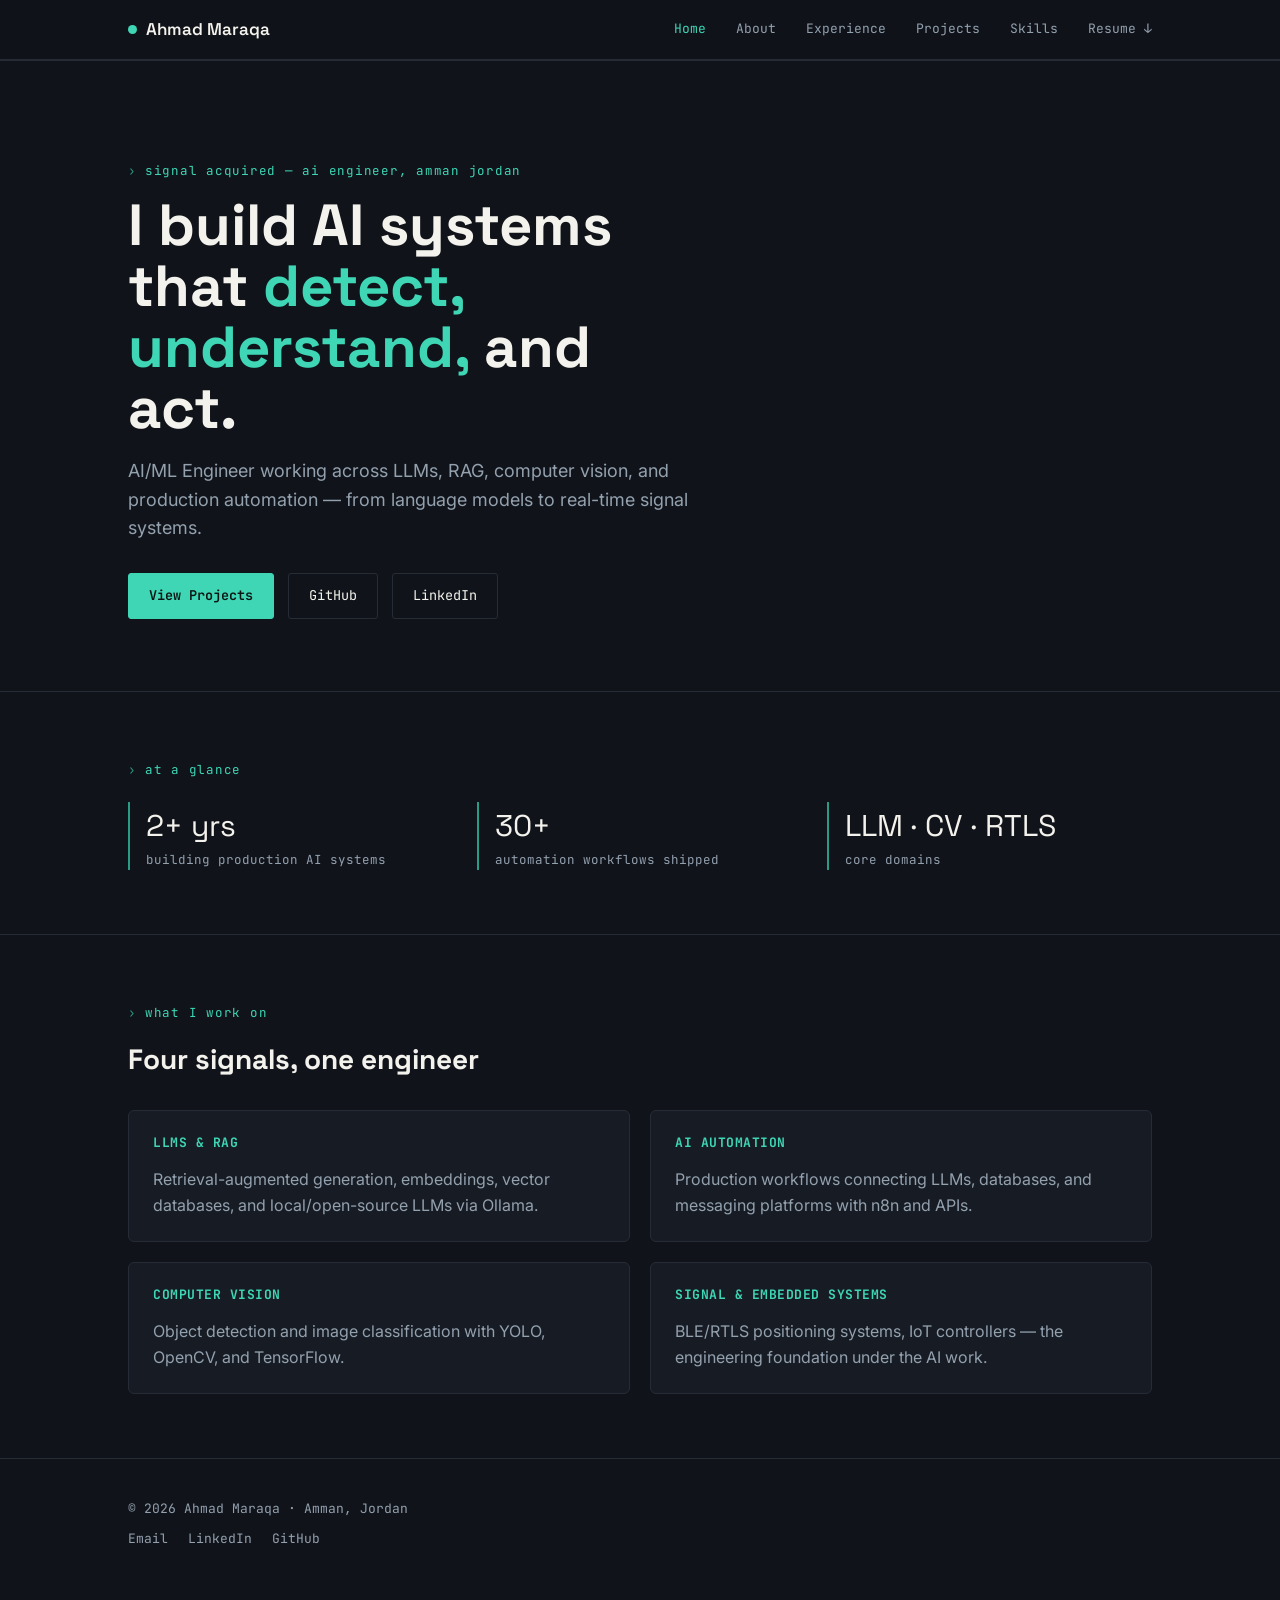
==== index.html @ 936d57c2 "Initial portfolio site" ====
<!DOCTYPE html>
<html lang="en">
<head>
<meta charset="UTF-8">
<meta name="viewport" content="width=device-width, initial-scale=1.0">
<title>Ahmad Maraqa — AI / ML Engineer</title>
<meta name="description" content="Ahmad Maraqa — AI/ML Engineer building LLM, RAG, computer vision and AI automation systems.">
<link rel="preconnect" href="https://fonts.googleapis.com">
<link href="https://fonts.googleapis.com/css2?family=Space+Grotesk:wght@500;600;700&family=Inter:wght@400;500;600&family=JetBrains+Mono:wght@400;500&display=swap" rel="stylesheet">
<link rel="stylesheet" href="css/style.css">
</head>
<body>

<header class="site-nav">
  <div class="nav-inner">
    <a href="index.html" class="nav-brand"><span class="dot"></span> Ahmad Maraqa</a>
    <button class="nav-toggle" aria-label="Toggle menu">☰</button>
    <ul class="nav-links">
      <li><a href="index.html" class="active">Home</a></li>
      <li><a href="about.html">About</a></li>
      <li><a href="experience.html">Experience</a></li>
      <li><a href="projects.html">Projects</a></li>
      <li><a href="skills.html">Skills</a></li>
      <li><a href="assets/Ahmad_Maraqa_CV_AI_Engineer.pdf">Resume ↓</a></li>
    </ul>
  </div>
</header>

<section class="hero">
  <div class="wrap">
    <div class="signal-rings" aria-hidden="true"><span></span><span></span><span></span><span></span></div>
    <p class="eyebrow">signal acquired — ai engineer, amman jordan</p>
    <h1>I build AI systems that <span class="accent">detect, understand,</span> and act.</h1>
    <p class="lede">AI/ML Engineer working across LLMs, RAG, computer vision, and production automation — from language models to real-time signal systems.</p>
    <div class="hero-links">
      <a class="btn primary" href="projects.html">View Projects</a>
      <a class="btn" href="https://github.com/AhmadMaraqa20" target="_blank" rel="noopener">GitHub</a>
      <a class="btn" href="https://www.linkedin.com/in/ahmad-maraqa02" target="_blank" rel="noopener">LinkedIn</a>
    </div>
  </div>
</section>

<section>
  <div class="wrap">
    <p class="eyebrow">at a glance</p>
    <div class="stat-strip">
      <div class="stat">
        <div class="num">2+ yrs</div>
        <div class="label">building production AI systems</div>
      </div>
      <div class="stat">
        <div class="num">30+</div>
        <div class="label">automation workflows shipped</div>
      </div>
      <div class="stat">
        <div class="num">LLM · CV · RTLS</div>
        <div class="label">core domains</div>
      </div>
    </div>
  </div>
</section>

<section>
  <div class="wrap">
    <p class="eyebrow">what I work on</p>
    <h2>Four signals, one engineer</h2>
    <div class="skill-grid">
      <div class="skill-card">
        <h3>LLMs &amp; RAG</h3>
        <p style="color:var(--text-lo); margin:0;">Retrieval-augmented generation, embeddings, vector databases, and local/open-source LLMs via Ollama.</p>
      </div>
      <div class="skill-card">
        <h3>AI Automation</h3>
        <p style="color:var(--text-lo); margin:0;">Production workflows connecting LLMs, databases, and messaging platforms with n8n and APIs.</p>
      </div>
      <div class="skill-card">
        <h3>Computer Vision</h3>
        <p style="color:var(--text-lo); margin:0;">Object detection and image classification with YOLO, OpenCV, and TensorFlow.</p>
      </div>
      <div class="skill-card">
        <h3>Signal &amp; Embedded Systems</h3>
        <p style="color:var(--text-lo); margin:0;">BLE/RTLS positioning systems, IoT controllers — the engineering foundation under the AI work.</p>
      </div>
    </div>
  </div>
</section>

<footer>
  <div class="wrap">
    <div>© 2026 Ahmad Maraqa · Amman, Jordan</div>
    <div class="foot-links">
      <a href="mailto:ahmadmaraka2002@gmail.com">Email</a>
      <a href="https://www.linkedin.com/in/ahmad-maraqa02" target="_blank" rel="noopener">LinkedIn</a>
      <a href="https://github.com/AhmadMaraqa20" target="_blank" rel="noopener">GitHub</a>
    </div>
  </div>
</footer>

<script src="js/main.js"></script>
</body>
</html>
---- css/style.css ----
/* =========================================================
   Ahmad Maraqa — AI Engineer Portfolio
   Design tokens
   ========================================================= */
:root {
  --ink:        #10141A;   /* primary dark background */
  --ink-raised: #171C24;   /* card/panel background on dark */
  --paper:      #F3F1EA;   /* warm light background */
  --paper-card: #FFFFFF;
  --line:       #262C36;   /* hairline on dark */
  --line-light: #E4E0D6;   /* hairline on paper */
  --text-hi:    #F4F2EC;   /* high-contrast text on dark */
  --text-lo:    #93A0AE;   /* muted text on dark */
  --text-ink:   #1B1F26;   /* text on paper */
  --text-ink-lo:#5B6472;   /* muted text on paper */
  --signal:     #3ED6B5;   /* teal ping accent */
  --signal-dim: #2A9C86;
  --amber:      #E8A23D;   /* secondary accent */

  --font-display: "Space Grotesk", "Segoe UI", sans-serif;
  --font-body: "Inter", "Segoe UI", sans-serif;
  --font-mono: "JetBrains Mono", "Consolas", monospace;

  --max-w: 1080px;
}

* { box-sizing: border-box; }
html { scroll-behavior: smooth; }

body {
  margin: 0;
  background: var(--ink);
  color: var(--text-hi);
  font-family: var(--font-body);
  line-height: 1.6;
  -webkit-font-smoothing: antialiased;
}

a { color: inherit; }
img { max-width: 100%; display: block; }

.wrap {
  max-width: var(--max-w);
  margin: 0 auto;
  padding: 0 28px;
}

/* ---------- Eyebrow / mono labels ---------- */
.eyebrow {
  font-family: var(--font-mono);
  font-size: 12.5px;
  letter-spacing: 0.06em;
  color: var(--signal);
  text-transform: none;
  display: inline-flex;
  align-items: center;
  gap: 8px;
  margin: 0 0 14px;
}
.eyebrow::before { content: "›"; color: var(--signal-dim); }

/* ---------- Nav ---------- */
header.site-nav {
  position: sticky;
  top: 0;
  z-index: 50;
  background: rgba(16, 20, 26, 0.86);
  backdrop-filter: blur(10px);
  border-bottom: 1px solid var(--line);
}
.nav-inner {
  max-width: var(--max-w);
  margin: 0 auto;
  padding: 16px 28px;
  display: flex;
  align-items: center;
  justify-content: space-between;
}
.nav-brand {
  font-family: var(--font-display);
  font-weight: 600;
  font-size: 17px;
  color: var(--text-hi);
  text-decoration: none;
  display: flex;
  align-items: center;
  gap: 9px;
}
.nav-brand .dot {
  width: 9px; height: 9px; border-radius: 50%;
  background: var(--signal);
  box-shadow: 0 0 0 0 rgba(62,214,181,0.6);
  animation: pulse-dot 2.4s ease-out infinite;
}
@keyframes pulse-dot {
  0%   { box-shadow: 0 0 0 0 rgba(62,214,181,0.55); }
  70%  { box-shadow: 0 0 0 9px rgba(62,214,181,0); }
  100% { box-shadow: 0 0 0 0 rgba(62,214,181,0); }
}
.nav-links {
  display: flex;
  gap: 30px;
  list-style: none;
  margin: 0; padding: 0;
  font-family: var(--font-mono);
  font-size: 13px;
}
.nav-links a {
  text-decoration: none;
  color: var(--text-lo);
  transition: color .15s ease;
}
.nav-links a:hover, .nav-links a.active { color: var(--signal); }
.nav-toggle { display: none; background: none; border: none; color: var(--text-hi); font-size: 22px; cursor: pointer; }

@media (max-width: 720px) {
  .nav-links {
    position: absolute; top: 100%; left: 0; right: 0;
    background: var(--ink); border-bottom: 1px solid var(--line);
    flex-direction: column; padding: 18px 28px; gap: 16px;
    display: none;
  }
  .nav-links.open { display: flex; }
  .nav-toggle { display: block; }
}

/* ---------- Hero / signal rings ---------- */
.hero {
  position: relative;
  padding: 96px 0 72px;
  overflow: hidden;
}
.signal-rings {
  position: absolute;
  right: -120px; top: 50%;
  transform: translateY(-50%);
  width: 460px; height: 460px;
  pointer-events: none;
}
.signal-rings span {
  position: absolute; inset: 0;
  border: 1px solid var(--signal-dim);
  border-radius: 50%;
  opacity: 0;
  animation: ring-out 4.5s ease-out infinite;
}
.signal-rings span:nth-child(2) { animation-delay: 1.1s; }
.signal-rings span:nth-child(3) { animation-delay: 2.2s; }
.signal-rings span:nth-child(4) { animation-delay: 3.3s; }
@keyframes ring-out {
  0%   { transform: scale(0.15); opacity: 0.9; }
  75%  { opacity: 0.08; }
  100% { transform: scale(1); opacity: 0; }
}
@media (prefers-reduced-motion: reduce) {
  .signal-rings span, .nav-brand .dot { animation: none; }
}

.hero h1 {
  font-family: var(--font-display);
  font-size: clamp(36px, 6vw, 58px);
  line-height: 1.05;
  margin: 0 0 18px;
  max-width: 15ch;
}
.hero h1 .accent { color: var(--signal); }
.hero p.lede {
  max-width: 56ch;
  color: var(--text-lo);
  font-size: 18px;
  margin: 0 0 30px;
}
.hero-links { display: flex; flex-wrap: wrap; gap: 14px; }

.btn {
  display: inline-flex; align-items: center; gap: 8px;
  padding: 11px 20px;
  border-radius: 3px;
  font-family: var(--font-mono);
  font-size: 13.5px;
  text-decoration: none;
  border: 1px solid var(--line);
  color: var(--text-hi);
  transition: border-color .15s ease, color .15s ease, background .15s ease;
}
.btn:hover { border-color: var(--signal); color: var(--signal); }
.btn.primary {
  background: var(--signal);
  color: #0B1512;
  border-color: var(--signal);
  font-weight: 600;
}
.btn.primary:hover { background: var(--signal-dim); border-color: var(--signal-dim); color: #0B1512; }

/* ---------- Sections on dark ---------- */
section { padding: 64px 0; border-top: 1px solid var(--line); }
section h2 {
  font-family: var(--font-display);
  font-size: 28px;
  margin: 0 0 28px;
}

/* ---------- Stat strip ---------- */
.stat-strip {
  display: grid;
  grid-template-columns: repeat(3, 1fr);
  gap: 24px;
  margin-top: 8px;
}
.stat { border-left: 2px solid var(--signal-dim); padding-left: 16px; }
.stat .num { font-family: var(--font-display); font-size: 30px; color: var(--text-hi); }
.stat .label { font-family: var(--font-mono); font-size: 12.5px; color: var(--text-lo); }
@media (max-width: 640px) { .stat-strip { grid-template-columns: 1fr; gap: 18px; } }

/* ---------- Cards (paper, on dark bg) ---------- */
.card {
  background: var(--ink-raised);
  border: 1px solid var(--line);
  border-radius: 6px;
  padding: 26px;
}

/* ---------- Timeline (experience) ---------- */
.timeline { position: relative; padding-left: 26px; }
.timeline::before {
  content: ""; position: absolute; left: 5px; top: 6px; bottom: 6px;
  width: 1px; background: var(--line);
}
.tl-item { position: relative; padding-bottom: 44px; }
.tl-item:last-child { padding-bottom: 0; }
.tl-item::before {
  content: ""; position: absolute; left: -26px; top: 5px;
  width: 9px; height: 9px; border-radius: 50%;
  background: var(--ink); border: 2px solid var(--signal);
}
.tl-role { font-family: var(--font-display); font-size: 20px; margin: 0 0 4px; }
.tl-meta { font-family: var(--font-mono); font-size: 12.5px; color: var(--signal); margin: 0 0 14px; }
.tl-item ul { margin: 0; padding-left: 18px; color: var(--text-lo); }
.tl-item li { margin-bottom: 6px; }

/* ---------- Project categories & cards ---------- */
.cat-nav {
  display: flex; flex-wrap: wrap; gap: 10px;
  margin-bottom: 34px;
}
.cat-btn {
  font-family: var(--font-mono); font-size: 12.5px;
  padding: 8px 14px; border-radius: 20px;
  border: 1px solid var(--line); background: transparent; color: var(--text-lo);
  cursor: pointer; transition: all .15s ease;
}
.cat-btn:hover { color: var(--text-hi); border-color: var(--text-lo); }
.cat-btn.active { color: #0B1512; background: var(--signal); border-color: var(--signal); }

.cat-group { margin-bottom: 48px; }
.cat-group h3 {
  font-family: var(--font-mono); font-size: 13px; letter-spacing: .04em;
  color: var(--text-lo); text-transform: uppercase; margin: 0 0 16px;
}

.proj-card {
  background: var(--ink-raised);
  border: 1px solid var(--line);
  border-radius: 6px;
  margin-bottom: 14px;
  overflow: hidden;
}
.proj-head {
  display: flex; align-items: center; justify-content: space-between;
  gap: 16px; padding: 20px 24px; cursor: pointer;
}
.proj-head:hover { background: rgba(62,214,181,0.04); }
.proj-title { display: flex; flex-direction: column; gap: 6px; }
.proj-title h4 { margin: 0; font-family: var(--font-display); font-size: 18px; font-weight: 600; }
.proj-tags { display: flex; flex-wrap: wrap; gap: 8px; }
.tag {
  font-family: var(--font-mono); font-size: 11px; color: var(--text-lo);
  border: 1px solid var(--line); padding: 3px 9px; border-radius: 20px;
}
.status {
  font-family: var(--font-mono); font-size: 11px;
  padding: 3px 10px; border-radius: 20px;
  white-space: nowrap;
}
.status.shipped { color: var(--signal); border: 1px solid var(--signal-dim); }
.status.production { color: var(--amber); border: 1px solid var(--amber); }
.status.prototype { color: var(--text-lo); border: 1px solid var(--line); }

.proj-toggle { color: var(--text-lo); font-size: 20px; transition: transform .2s ease; flex-shrink: 0; }
.proj-card.open .proj-toggle { transform: rotate(45deg); color: var(--signal); }

.proj-body {
  max-height: 0; overflow: hidden;
  transition: max-height .3s ease;
  border-top: 1px solid transparent;
}
.proj-card.open .proj-body { border-top: 1px solid var(--line); }
.proj-body-inner { padding: 22px 24px 26px; color: var(--text-lo); }
.proj-body-inner .media-slot {
  border: 1px dashed var(--line);
  border-radius: 6px;
  padding: 28px;
  text-align: center;
  font-family: var(--font-mono);
  font-size: 12px;
  color: var(--text-lo);
  margin-bottom: 18px;
}
.proj-body-inner h5 {
  font-family: var(--font-mono); font-size: 12px; text-transform: uppercase;
  letter-spacing: .04em; color: var(--text-hi); margin: 16px 0 6px;
}
.proj-body-inner h5:first-of-type { margin-top: 0; }
.proj-body-inner p { margin: 0 0 4px; }

/* ---------- Skills grid ---------- */
.skill-grid {
  display: grid;
  grid-template-columns: repeat(2, 1fr);
  gap: 20px;
}
@media (max-width: 720px) { .skill-grid { grid-template-columns: 1fr; } }
.skill-card {
  background: var(--ink-raised); border: 1px solid var(--line);
  border-radius: 6px; padding: 22px 24px;
}
.skill-card h3 {
  font-family: var(--font-mono); font-size: 13px; color: var(--signal);
  text-transform: uppercase; letter-spacing: .04em; margin: 0 0 14px;
}
.chip-row { display: flex; flex-wrap: wrap; gap: 8px; }
.chip {
  font-size: 13px; padding: 6px 12px; border-radius: 4px;
  background: rgba(62,214,181,0.06); border: 1px solid var(--line); color: var(--text-hi);
}

/* ---------- About page bio on paper card ---------- */
.bio-card {
  background: var(--paper); color: var(--text-ink);
  border-radius: 8px; padding: 40px;
}
.bio-card p { color: var(--text-ink-lo); }
.bio-card h2 { color: var(--text-ink); }

/* ---------- Footer ---------- */
footer {
  border-top: 1px solid var(--line);
  padding: 40px 0 60px;
  font-family: var(--font-mono);
  font-size: 13px;
  color: var(--text-lo);
}
footer .foot-links { display: flex; gap: 20px; flex-wrap: wrap; margin-top: 10px; }
footer a { text-decoration: none; }
footer a:hover { color: var(--signal); }

/* ---------- Page header (non-home pages) ---------- */
.page-head { padding: 64px 0 20px; }
.page-head h1 {
  font-family: var(--font-display);
  font-size: clamp(30px, 5vw, 42px);
  margin: 0 0 12px;
}
.page-head p { color: var(--text-lo); max-width: 60ch; }
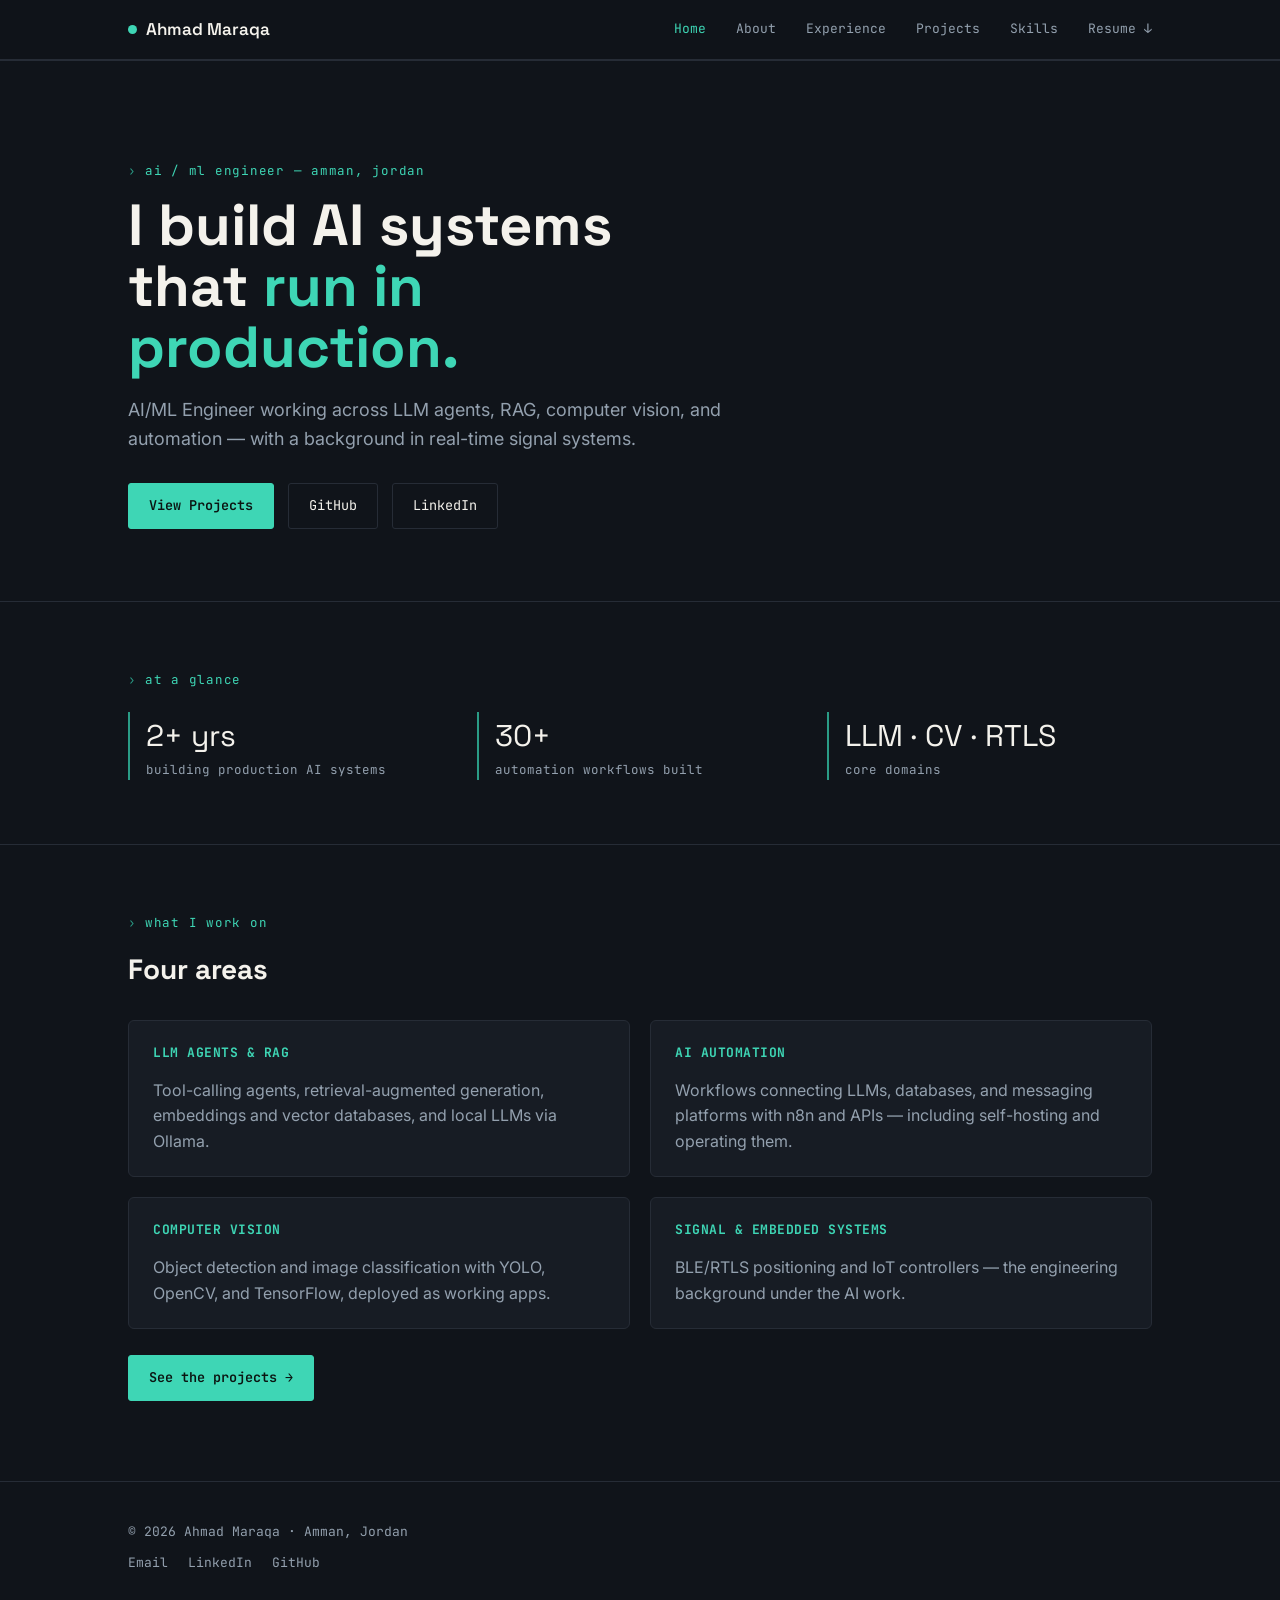
==== commit 84383d92: "Rewrite projects page with real case studies and screenshots - 25 projects across agents, RAG, autom" ====
--- a/index.html
+++ b/index.html
@@ -5,6 +5,13 @@
 <meta name="viewport" content="width=device-width, initial-scale=1.0">
 <title>Ahmad Maraqa — AI / ML Engineer</title>
 <meta name="description" content="Ahmad Maraqa — AI/ML Engineer building LLM, RAG, computer vision and AI automation systems.">
+<link rel="canonical" href="https://ahmadmaraqa20.github.io/portfolio/">
+<meta property="og:type" content="website">
+<meta property="og:url" content="https://ahmadmaraqa20.github.io/portfolio/">
+<meta property="og:title" content="Ahmad Maraqa — AI / ML Engineer">
+<meta property="og:description" content="AI/ML Engineer building LLM, RAG, computer vision and AI automation systems.">
+<meta property="og:image" content="https://ahmadmaraqa20.github.io/portfolio/assets/media/og-cover.png">
+<meta name="twitter:card" content="summary_large_image">
 <link rel="preconnect" href="https://fonts.googleapis.com">
 <link href="https://fonts.googleapis.com/css2?family=Space+Grotesk:wght@500;600;700&family=Inter:wght@400;500;600&family=JetBrains+Mono:wght@400;500&display=swap" rel="stylesheet">
 <link rel="stylesheet" href="css/style.css">
@@ -29,9 +36,9 @@
 <section class="hero">
   <div class="wrap">
     <div class="signal-rings" aria-hidden="true"><span></span><span></span><span></span><span></span></div>
-    <p class="eyebrow">signal acquired — ai engineer, amman jordan</p>
-    <h1>I build AI systems that <span class="accent">detect, understand,</span> and act.</h1>
-    <p class="lede">AI/ML Engineer working across LLMs, RAG, computer vision, and production automation — from language models to real-time signal systems.</p>
+    <p class="eyebrow">ai / ml engineer — amman, jordan</p>
+    <h1>I build AI systems that <span class="accent">run in production.</span></h1>
+    <p class="lede">AI/ML Engineer working across LLM agents, RAG, computer vision, and automation — with a background in real-time signal systems.</p>
     <div class="hero-links">
       <a class="btn primary" href="projects.html">View Projects</a>
       <a class="btn" href="https://github.com/AhmadMaraqa20" target="_blank" rel="noopener">GitHub</a>
@@ -50,7 +57,7 @@
       </div>
       <div class="stat">
         <div class="num">30+</div>
-        <div class="label">automation workflows shipped</div>
+        <div class="label">automation workflows built</div>
       </div>
       <div class="stat">
         <div class="num">LLM · CV · RTLS</div>
@@ -63,25 +70,26 @@
 <section>
   <div class="wrap">
     <p class="eyebrow">what I work on</p>
-    <h2>Four signals, one engineer</h2>
+    <h2>Four areas</h2>
     <div class="skill-grid">
       <div class="skill-card">
-        <h3>LLMs &amp; RAG</h3>
-        <p style="color:var(--text-lo); margin:0;">Retrieval-augmented generation, embeddings, vector databases, and local/open-source LLMs via Ollama.</p>
+        <h3>LLM Agents &amp; RAG</h3>
+        <p style="color:var(--text-lo); margin:0;">Tool-calling agents, retrieval-augmented generation, embeddings and vector databases, and local LLMs via Ollama.</p>
       </div>
       <div class="skill-card">
         <h3>AI Automation</h3>
-        <p style="color:var(--text-lo); margin:0;">Production workflows connecting LLMs, databases, and messaging platforms with n8n and APIs.</p>
+        <p style="color:var(--text-lo); margin:0;">Workflows connecting LLMs, databases, and messaging platforms with n8n and APIs — including self-hosting and operating them.</p>
       </div>
       <div class="skill-card">
         <h3>Computer Vision</h3>
-        <p style="color:var(--text-lo); margin:0;">Object detection and image classification with YOLO, OpenCV, and TensorFlow.</p>
+        <p style="color:var(--text-lo); margin:0;">Object detection and image classification with YOLO, OpenCV, and TensorFlow, deployed as working apps.</p>
       </div>
       <div class="skill-card">
         <h3>Signal &amp; Embedded Systems</h3>
-        <p style="color:var(--text-lo); margin:0;">BLE/RTLS positioning systems, IoT controllers — the engineering foundation under the AI work.</p>
+        <p style="color:var(--text-lo); margin:0;">BLE/RTLS positioning and IoT controllers — the engineering background under the AI work.</p>
       </div>
     </div>
+    <p style="margin-top:26px;"><a class="btn primary" href="projects.html">See the projects →</a></p>
   </div>
 </section>
 
--- a/css/style.css
+++ b/css/style.css
@@ -306,6 +306,72 @@
   color: var(--text-lo);
   margin-bottom: 18px;
 }
+/* real screenshots / videos — drop files in assets/media/ */
+.proj-media {
+  margin-bottom: 18px;
+}
+.proj-media img,
+.proj-media video {
+  display: block;
+  width: 100%;
+  height: auto;
+  border: 1px solid var(--line);
+  border-radius: 6px;
+  background: #000;
+}
+.proj-media figcaption {
+  font-family: var(--font-mono);
+  font-size: 11.5px;
+  color: var(--text-lo);
+  margin-top: 8px;
+}
+.proj-media-grid {
+  display: grid;
+  grid-template-columns: repeat(auto-fit, minmax(260px, 1fr));
+  gap: 16px;
+  margin-bottom: 22px;
+}
+.proj-media-grid .proj-media { margin-bottom: 0; }
+.proj-media img { cursor: zoom-in; }
+.proj-links {
+  display: flex;
+  flex-wrap: wrap;
+  gap: 10px;
+  margin-bottom: 18px;
+}
+.proj-links a {
+  font-family: var(--font-mono);
+  font-size: 12px;
+  padding: 7px 13px;
+  border: 1px solid var(--line);
+  border-radius: 999px;
+  color: var(--text-hi);
+  text-decoration: none;
+  transition: border-color .15s, color .15s;
+}
+.proj-links a:hover { border-color: var(--accent); color: var(--accent); }
+.proj-note {
+  font-family: var(--font-mono);
+  font-size: 12px;
+  color: var(--text-lo);
+  border-left: 2px solid var(--line);
+  padding-left: 12px;
+  margin: 0 0 18px;
+}
+.cat-note {
+  color: var(--text-lo);
+  margin-top: -6px;
+  margin-bottom: 20px;
+  font-size: 14.5px;
+}
+/* lightbox */
+.lightbox {
+  position: fixed; inset: 0; z-index: 200;
+  background: rgba(0,0,0,.9);
+  display: flex; align-items: center; justify-content: center;
+  padding: 24px; cursor: zoom-out;
+}
+.lightbox img { max-width: 100%; max-height: 100%; border-radius: 6px; }
 .proj-body-inner h5 {
   font-family: var(--font-mono); font-size: 12px; text-transform: uppercase;
   letter-spacing: .04em; color: var(--text-hi); margin: 16px 0 6px;
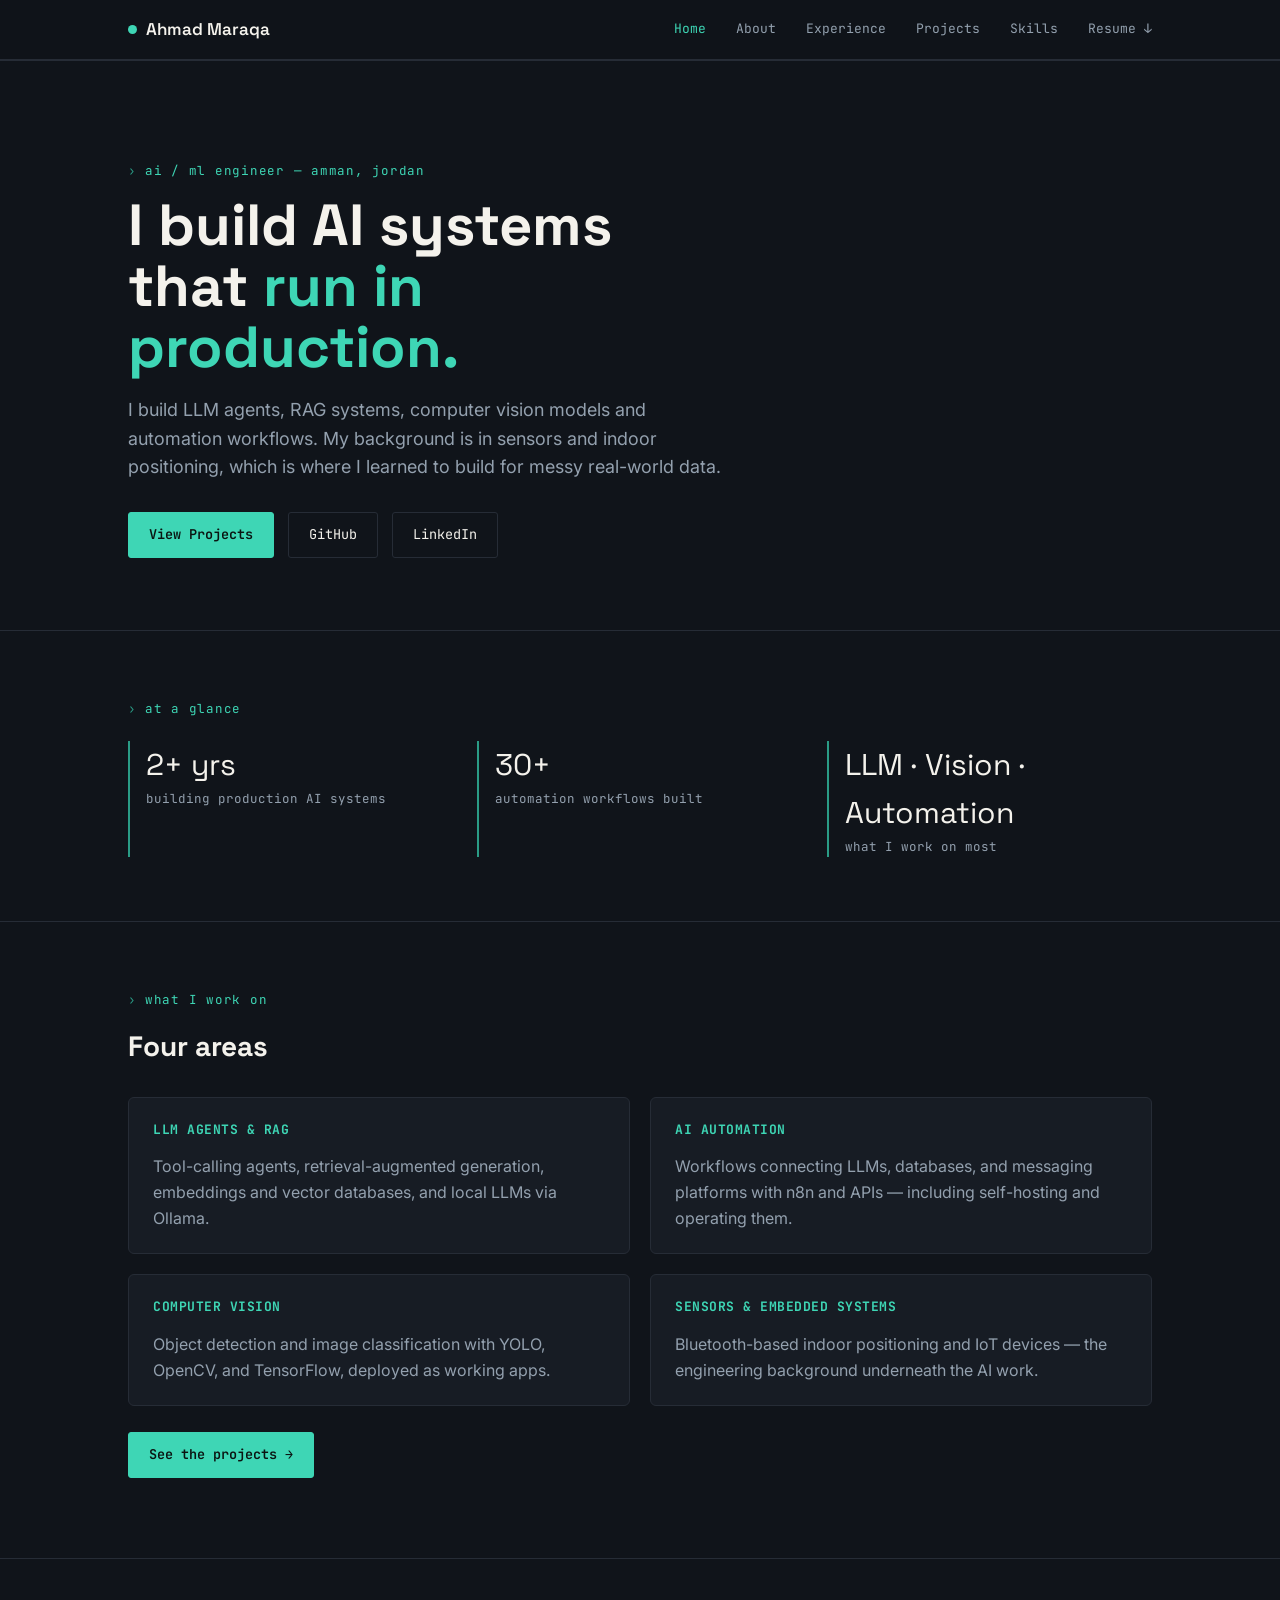
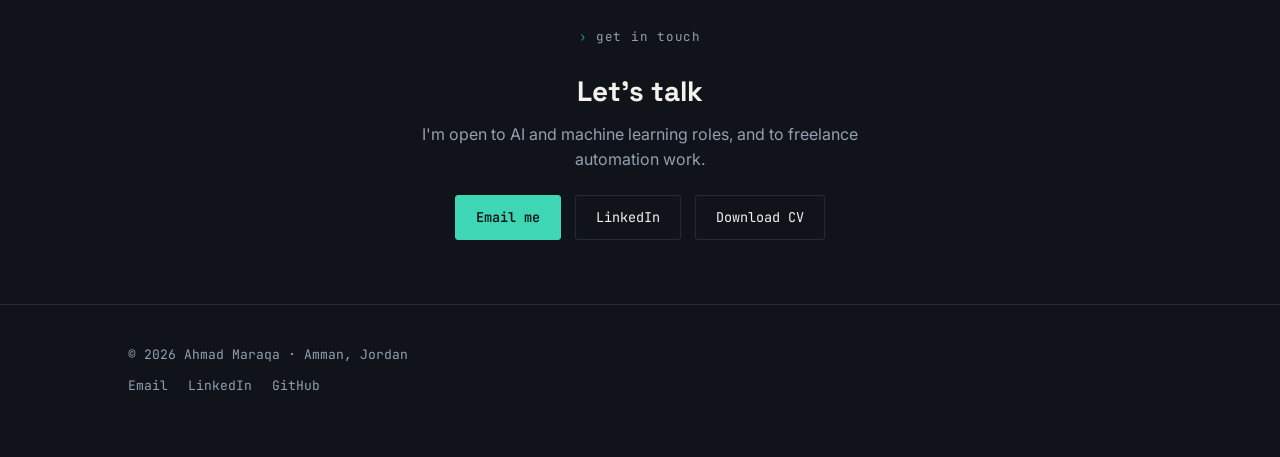
==== commit c23972d3: "Simplify project wording, fix inaccuracies, add status legend and contact section Corrections after " ====
--- a/index.html
+++ b/index.html
@@ -38,7 +38,7 @@
     <div class="signal-rings" aria-hidden="true"><span></span><span></span><span></span><span></span></div>
     <p class="eyebrow">ai / ml engineer — amman, jordan</p>
     <h1>I build AI systems that <span class="accent">run in production.</span></h1>
-    <p class="lede">AI/ML Engineer working across LLM agents, RAG, computer vision, and automation — with a background in real-time signal systems.</p>
+    <p class="lede">I build LLM agents, RAG systems, computer vision models and automation workflows. My background is in sensors and indoor positioning, which is where I learned to build for messy real-world data.</p>
     <div class="hero-links">
       <a class="btn primary" href="projects.html">View Projects</a>
       <a class="btn" href="https://github.com/AhmadMaraqa20" target="_blank" rel="noopener">GitHub</a>
@@ -60,8 +60,8 @@
         <div class="label">automation workflows built</div>
       </div>
       <div class="stat">
-        <div class="num">LLM · CV · RTLS</div>
-        <div class="label">core domains</div>
+        <div class="num">LLM · Vision · Automation</div>
+        <div class="label">what I work on most</div>
       </div>
     </div>
   </div>
@@ -85,11 +85,24 @@
         <p style="color:var(--text-lo); margin:0;">Object detection and image classification with YOLO, OpenCV, and TensorFlow, deployed as working apps.</p>
       </div>
       <div class="skill-card">
-        <h3>Signal &amp; Embedded Systems</h3>
-        <p style="color:var(--text-lo); margin:0;">BLE/RTLS positioning and IoT controllers — the engineering background under the AI work.</p>
+        <h3>Sensors &amp; Embedded Systems</h3>
+        <p style="color:var(--text-lo); margin:0;">Bluetooth-based indoor positioning and IoT devices — the engineering background underneath the AI work.</p>
       </div>
     </div>
     <p style="margin-top:26px;"><a class="btn primary" href="projects.html">See the projects →</a></p>
+  </div>
+</section>
+
+<section class="contact-band">
+  <div class="wrap">
+    <p class="eyebrow">get in touch</p>
+    <h2>Let's talk</h2>
+    <p>I'm open to AI and machine learning roles, and to freelance automation work.</p>
+    <div class="hero-links">
+      <a class="btn primary" href="mailto:ahmadmaraka2002@gmail.com">Email me</a>
+      <a class="btn" href="https://www.linkedin.com/in/ahmad-maraqa02" target="_blank" rel="noopener">LinkedIn</a>
+      <a class="btn" href="assets/Ahmad_Maraqa_CV_AI_Engineer.pdf">Download CV</a>
+    </div>
   </div>
 </section>
 
--- a/css/style.css
+++ b/css/style.css
@@ -358,6 +358,23 @@
   padding-left: 12px;
   margin: 0 0 18px;
 }
+.legend {
+  display: grid;
+  grid-template-columns: repeat(auto-fit, minmax(240px, 1fr));
+  gap: 10px 20px;
+  margin: -4px 0 38px;
+  padding: 16px 18px;
+  border: 1px solid var(--line);
+  border-radius: 8px;
+  font-size: 13px;
+  color: var(--text-lo);
+}
+.legend span { display: flex; align-items: center; gap: 9px; }
+.legend .status { cursor: default; }
+.contact-band { text-align: center; }
+.contact-band h2 { margin-bottom: 8px; }
+.contact-band p { color: var(--text-lo); margin: 0 auto 22px; max-width: 46ch; }
+.contact-band .hero-links { justify-content: center; }
 .cat-note {
   color: var(--text-lo);
   margin-top: -6px;
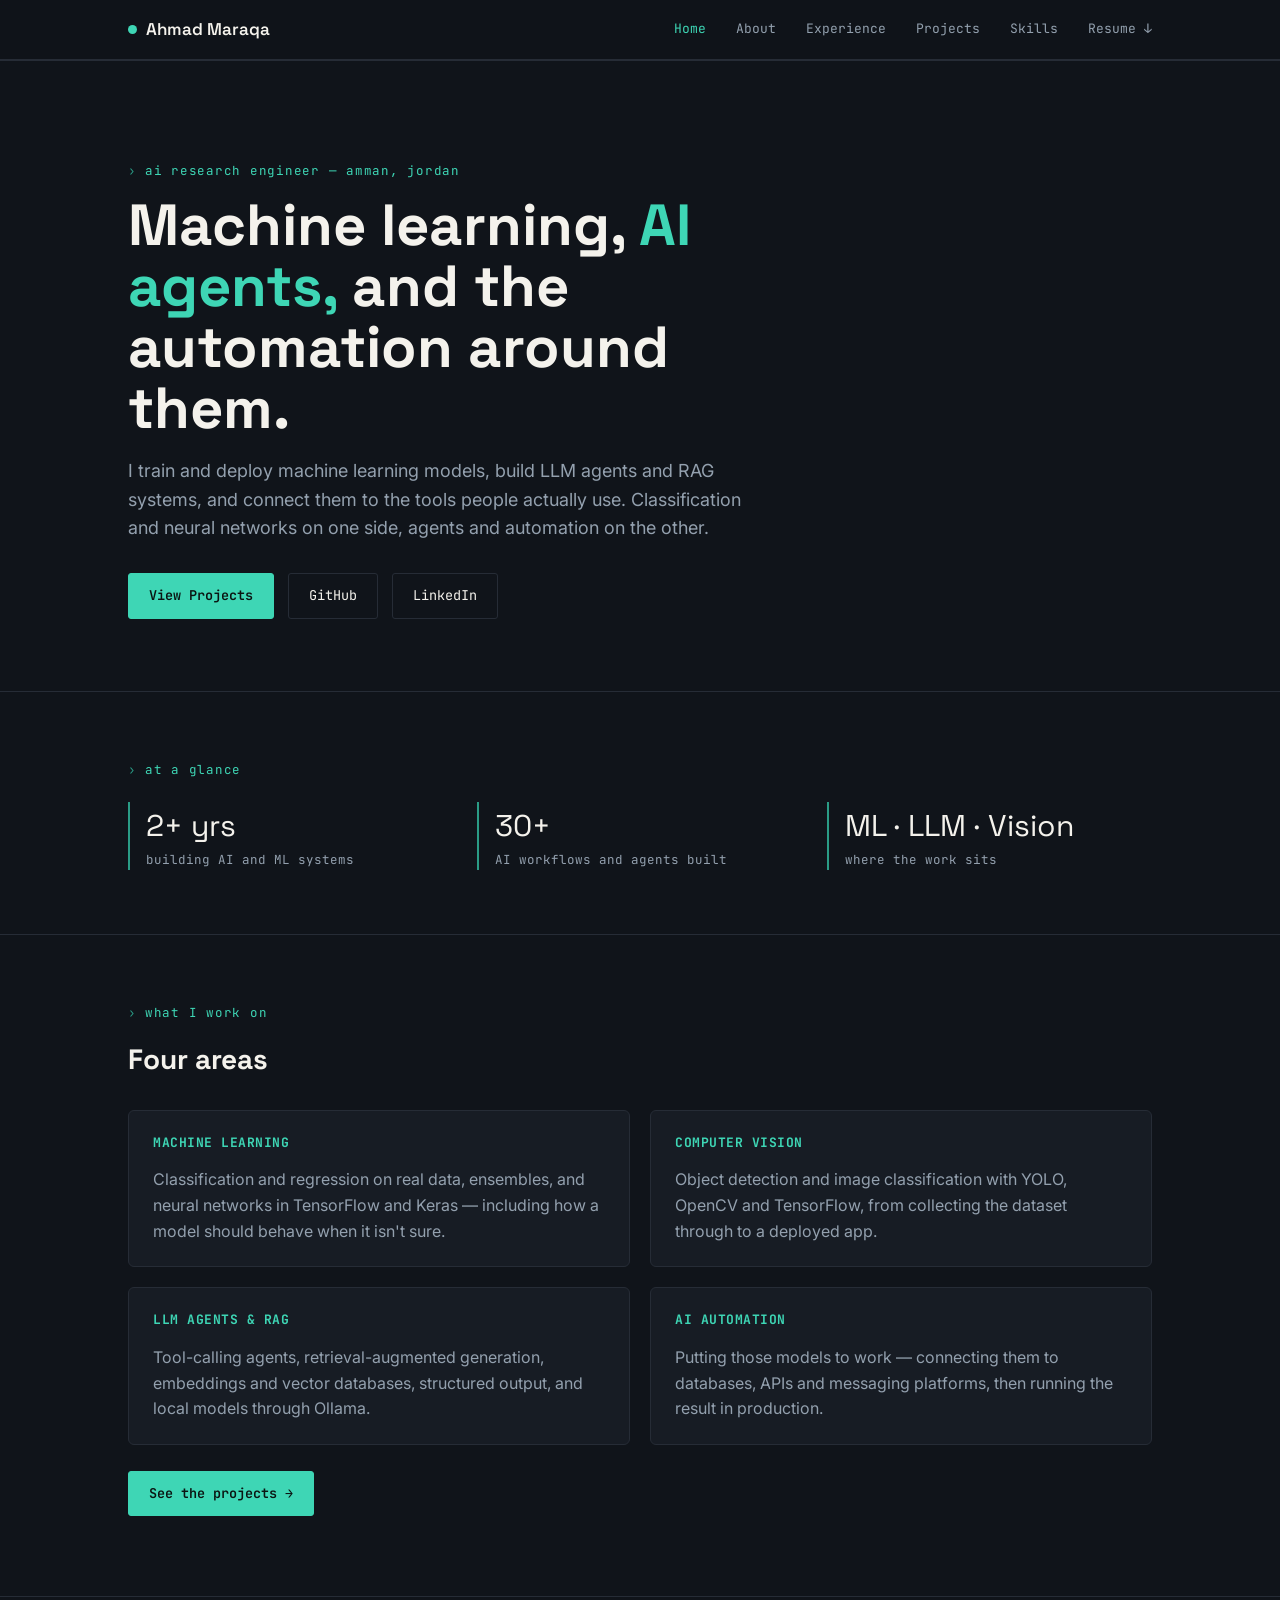
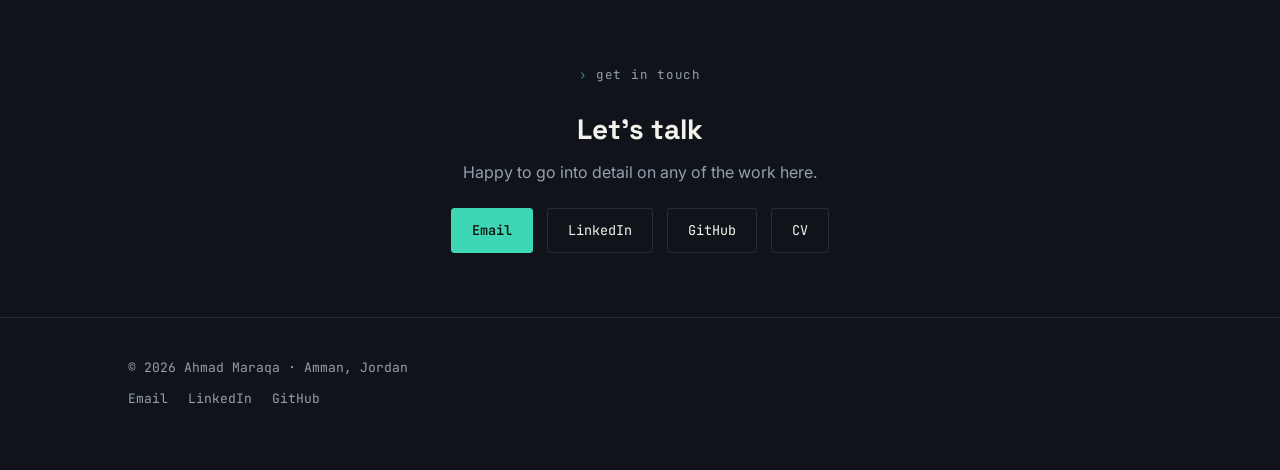
==== commit c82a17ac: "Rebalance toward ML and AI, correct attribution and framing Positioning: - Title is now AI Research " ====
--- a/index.html
+++ b/index.html
@@ -3,13 +3,13 @@
 <head>
 <meta charset="UTF-8">
 <meta name="viewport" content="width=device-width, initial-scale=1.0">
-<title>Ahmad Maraqa — AI / ML Engineer</title>
-<meta name="description" content="Ahmad Maraqa — AI/ML Engineer building LLM, RAG, computer vision and AI automation systems.">
+<title>Ahmad Maraqa — AI Research Engineer</title>
+<meta name="description" content="Ahmad Maraqa — AI Research Engineer working on machine learning, LLM agents, computer vision and AI automation.">
 <link rel="canonical" href="https://ahmadmaraqa20.github.io/portfolio/">
 <meta property="og:type" content="website">
 <meta property="og:url" content="https://ahmadmaraqa20.github.io/portfolio/">
-<meta property="og:title" content="Ahmad Maraqa — AI / ML Engineer">
-<meta property="og:description" content="AI/ML Engineer building LLM, RAG, computer vision and AI automation systems.">
+<meta property="og:title" content="Ahmad Maraqa — AI Research Engineer">
+<meta property="og:description" content="AI Research Engineer working on machine learning, LLM agents, computer vision and AI automation.">
 <meta property="og:image" content="https://ahmadmaraqa20.github.io/portfolio/assets/media/og-cover.png">
 <meta name="twitter:card" content="summary_large_image">
 <link rel="preconnect" href="https://fonts.googleapis.com">
@@ -36,9 +36,9 @@
 <section class="hero">
   <div class="wrap">
     <div class="signal-rings" aria-hidden="true"><span></span><span></span><span></span><span></span></div>
-    <p class="eyebrow">ai / ml engineer — amman, jordan</p>
-    <h1>I build AI systems that <span class="accent">run in production.</span></h1>
-    <p class="lede">I build LLM agents, RAG systems, computer vision models and automation workflows. My background is in sensors and indoor positioning, which is where I learned to build for messy real-world data.</p>
+    <p class="eyebrow">ai research engineer — amman, jordan</p>
+    <h1>Machine learning, <span class="accent">AI agents,</span> and the automation around them.</h1>
+    <p class="lede">I train and deploy machine learning models, build LLM agents and RAG systems, and connect them to the tools people actually use. Classification and neural networks on one side, agents and automation on the other.</p>
     <div class="hero-links">
       <a class="btn primary" href="projects.html">View Projects</a>
       <a class="btn" href="https://github.com/AhmadMaraqa20" target="_blank" rel="noopener">GitHub</a>
@@ -53,15 +53,15 @@
     <div class="stat-strip">
       <div class="stat">
         <div class="num">2+ yrs</div>
-        <div class="label">building production AI systems</div>
+        <div class="label">building AI and ML systems</div>
       </div>
       <div class="stat">
         <div class="num">30+</div>
-        <div class="label">automation workflows built</div>
+        <div class="label">AI workflows and agents built</div>
       </div>
       <div class="stat">
-        <div class="num">LLM · Vision · Automation</div>
-        <div class="label">what I work on most</div>
+        <div class="num">ML · LLM · Vision</div>
+        <div class="label">where the work sits</div>
       </div>
     </div>
   </div>
@@ -73,20 +73,20 @@
     <h2>Four areas</h2>
     <div class="skill-grid">
       <div class="skill-card">
+        <h3>Machine Learning</h3>
+        <p style="color:var(--text-lo); margin:0;">Classification and regression on real data, ensembles, and neural networks in TensorFlow and Keras — including how a model should behave when it isn't sure.</p>
+      </div>
+      <div class="skill-card">
+        <h3>Computer Vision</h3>
+        <p style="color:var(--text-lo); margin:0;">Object detection and image classification with YOLO, OpenCV and TensorFlow, from collecting the dataset through to a deployed app.</p>
+      </div>
+      <div class="skill-card">
         <h3>LLM Agents &amp; RAG</h3>
-        <p style="color:var(--text-lo); margin:0;">Tool-calling agents, retrieval-augmented generation, embeddings and vector databases, and local LLMs via Ollama.</p>
+        <p style="color:var(--text-lo); margin:0;">Tool-calling agents, retrieval-augmented generation, embeddings and vector databases, structured output, and local models through Ollama.</p>
       </div>
       <div class="skill-card">
         <h3>AI Automation</h3>
-        <p style="color:var(--text-lo); margin:0;">Workflows connecting LLMs, databases, and messaging platforms with n8n and APIs — including self-hosting and operating them.</p>
-      </div>
-      <div class="skill-card">
-        <h3>Computer Vision</h3>
-        <p style="color:var(--text-lo); margin:0;">Object detection and image classification with YOLO, OpenCV, and TensorFlow, deployed as working apps.</p>
-      </div>
-      <div class="skill-card">
-        <h3>Sensors &amp; Embedded Systems</h3>
-        <p style="color:var(--text-lo); margin:0;">Bluetooth-based indoor positioning and IoT devices — the engineering background underneath the AI work.</p>
+        <p style="color:var(--text-lo); margin:0;">Putting those models to work — connecting them to databases, APIs and messaging platforms, then running the result in production.</p>
       </div>
     </div>
     <p style="margin-top:26px;"><a class="btn primary" href="projects.html">See the projects →</a></p>
@@ -97,11 +97,12 @@
   <div class="wrap">
     <p class="eyebrow">get in touch</p>
     <h2>Let's talk</h2>
-    <p>I'm open to AI and machine learning roles, and to freelance automation work.</p>
+    <p>Happy to go into detail on any of the work here.</p>
     <div class="hero-links">
-      <a class="btn primary" href="mailto:ahmadmaraka2002@gmail.com">Email me</a>
+      <a class="btn primary" href="mailto:ahmadmaraka2002@gmail.com">Email</a>
       <a class="btn" href="https://www.linkedin.com/in/ahmad-maraqa02" target="_blank" rel="noopener">LinkedIn</a>
-      <a class="btn" href="assets/Ahmad_Maraqa_CV_AI_Engineer.pdf">Download CV</a>
+      <a class="btn" href="https://github.com/AhmadMaraqa20" target="_blank" rel="noopener">GitHub</a>
+      <a class="btn" href="assets/Ahmad_Maraqa_CV_AI_Engineer.pdf">CV</a>
     </div>
   </div>
 </section>
--- a/css/style.css
+++ b/css/style.css
@@ -358,6 +358,7 @@
   padding-left: 12px;
   margin: 0 0 18px;
 }
+.status-pair { display: inline-flex; flex-wrap: wrap; gap: 6px; }
 .legend {
   display: grid;
   grid-template-columns: repeat(auto-fit, minmax(240px, 1fr));
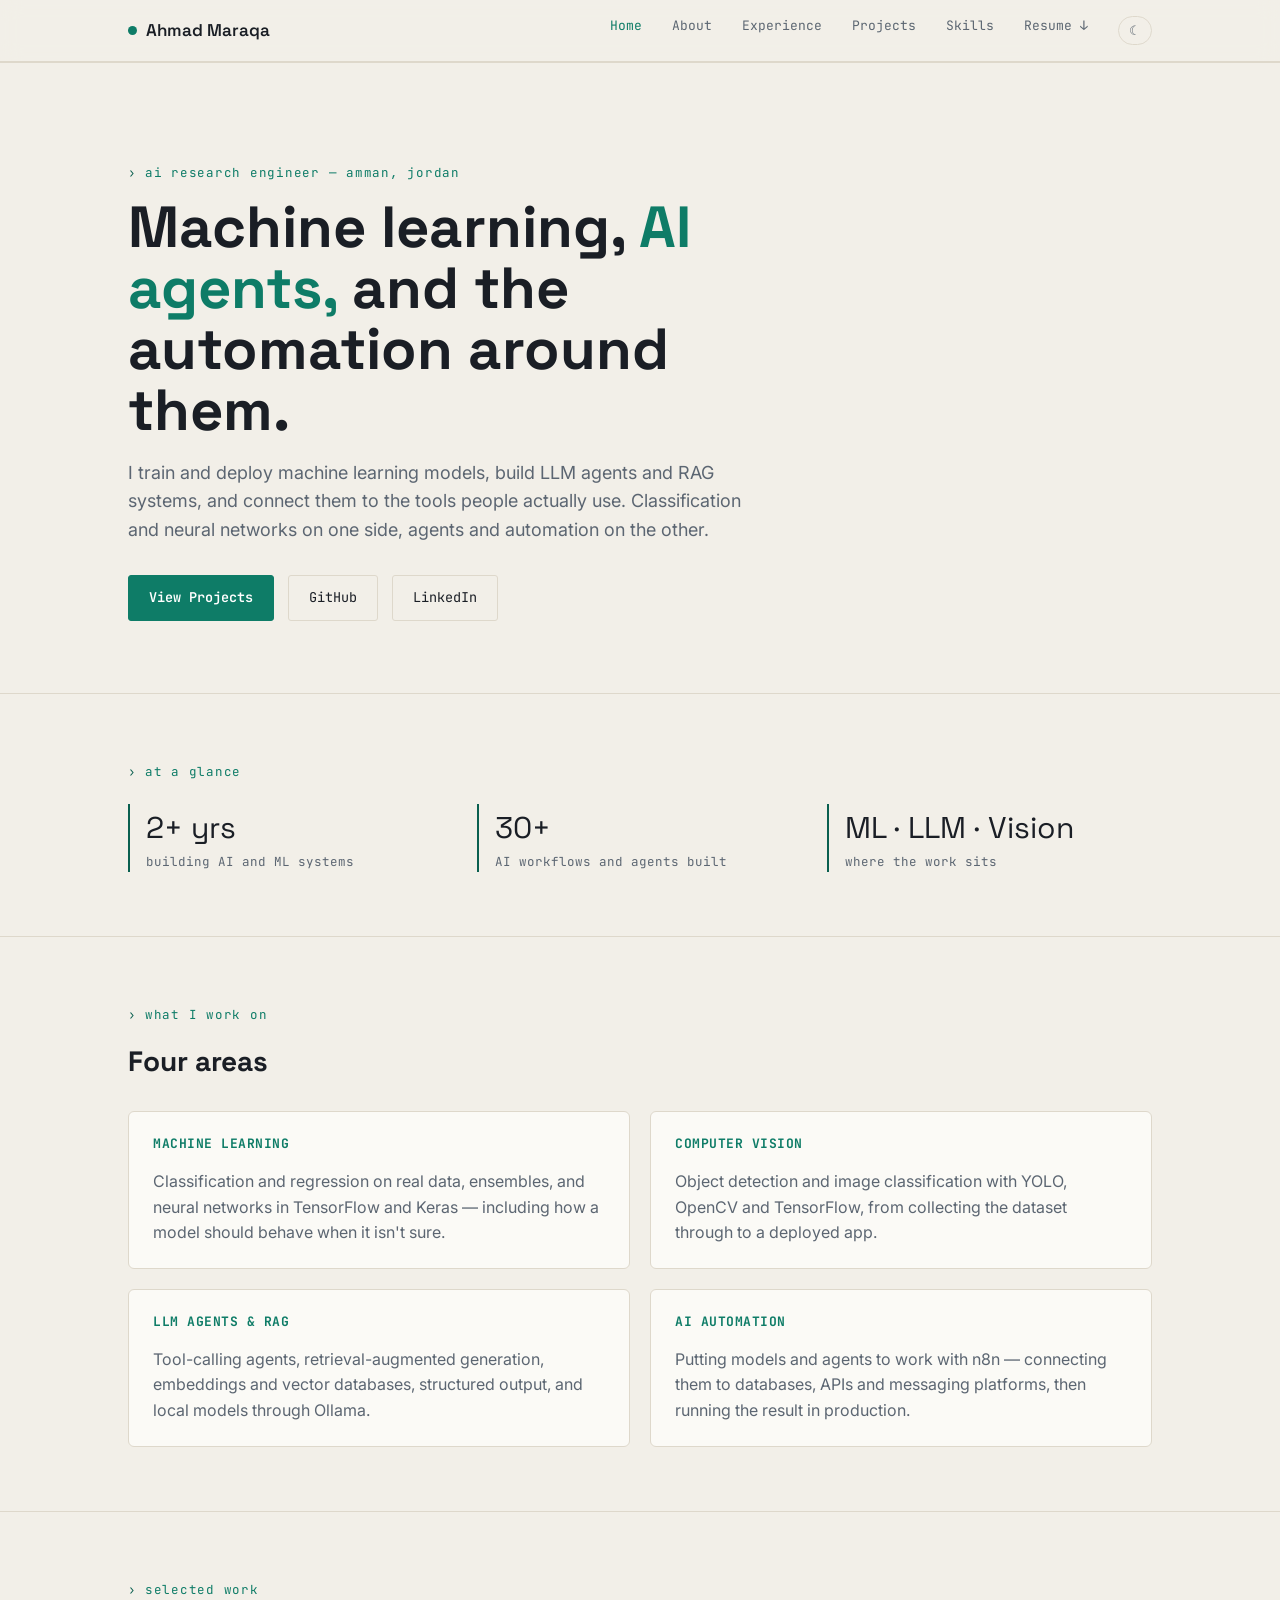
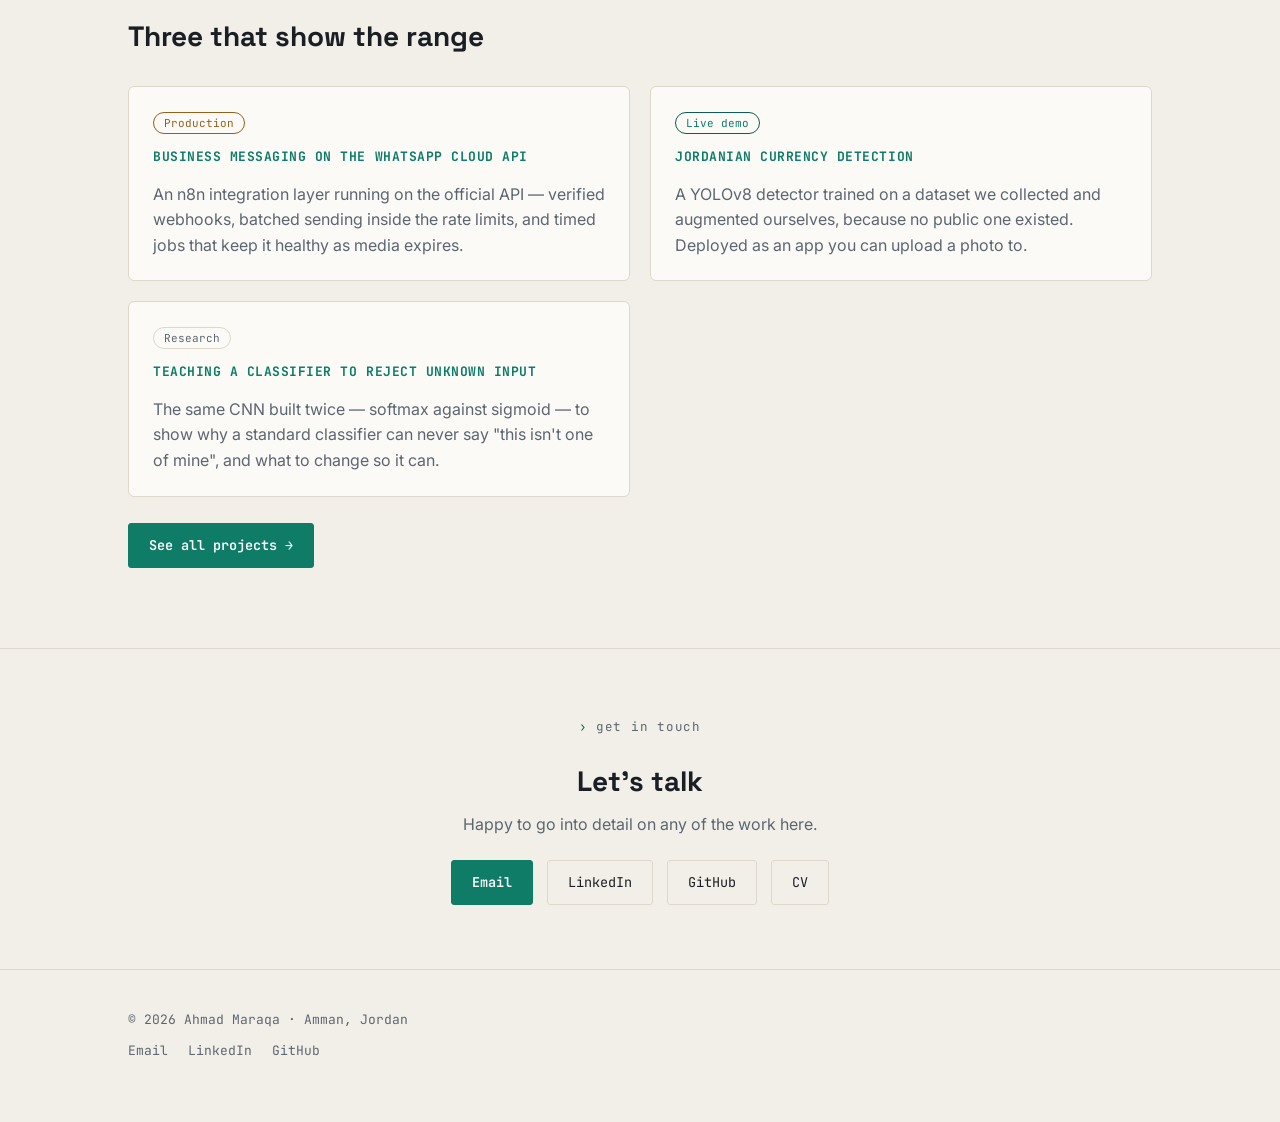
==== commit c0cb29a2: "Add light theme, unify status labels, generalise the client platform card Theme: - Full light theme " ====
--- a/index.html
+++ b/index.html
@@ -12,6 +12,7 @@
 <meta property="og:description" content="AI Research Engineer working on machine learning, LLM agents, computer vision and AI automation.">
 <meta property="og:image" content="https://ahmadmaraqa20.github.io/portfolio/assets/media/og-cover.png">
 <meta name="twitter:card" content="summary_large_image">
+<script>(function(){try{var t=localStorage.getItem('theme');if(t){document.documentElement.setAttribute('data-theme',t);}}catch(e){}})();</script>
 <link rel="preconnect" href="https://fonts.googleapis.com">
 <link href="https://fonts.googleapis.com/css2?family=Space+Grotesk:wght@500;600;700&family=Inter:wght@400;500;600&family=JetBrains+Mono:wght@400;500&display=swap" rel="stylesheet">
 <link rel="stylesheet" href="css/style.css">
@@ -29,6 +30,7 @@
       <li><a href="projects.html">Projects</a></li>
       <li><a href="skills.html">Skills</a></li>
       <li><a href="assets/Ahmad_Maraqa_CV_AI_Engineer.pdf">Resume ↓</a></li>
+      <li class="nav-theme"><button class="theme-toggle" type="button" aria-label="Switch between light and dark theme" title="Switch theme">◑</button></li>
     </ul>
   </div>
 </header>
@@ -86,10 +88,34 @@
       </div>
       <div class="skill-card">
         <h3>AI Automation</h3>
-        <p style="color:var(--text-lo); margin:0;">Putting those models to work — connecting them to databases, APIs and messaging platforms, then running the result in production.</p>
+        <p style="color:var(--text-lo); margin:0;">Putting models and agents to work with n8n — connecting them to databases, APIs and messaging platforms, then running the result in production.</p>
       </div>
     </div>
-    <p style="margin-top:26px;"><a class="btn primary" href="projects.html">See the projects →</a></p>
+  </div>
+</section>
+
+<section>
+  <div class="wrap">
+    <p class="eyebrow">selected work</p>
+    <h2>Three that show the range</h2>
+    <div class="skill-grid">
+      <div class="skill-card">
+        <span class="status production">Production</span>
+        <h3 style="margin-top:12px;">Business Messaging on the WhatsApp Cloud API</h3>
+        <p style="color:var(--text-lo); margin:0;">An n8n integration layer running on the official API — verified webhooks, batched sending inside the rate limits, and timed jobs that keep it healthy as media expires.</p>
+      </div>
+      <div class="skill-card">
+        <span class="status shipped">Live demo</span>
+        <h3 style="margin-top:12px;">Jordanian Currency Detection</h3>
+        <p style="color:var(--text-lo); margin:0;">A YOLOv8 detector trained on a dataset we collected and augmented ourselves, because no public one existed. Deployed as an app you can upload a photo to.</p>
+      </div>
+      <div class="skill-card">
+        <span class="status prototype">Research</span>
+        <h3 style="margin-top:12px;">Teaching a Classifier to Reject Unknown Input</h3>
+        <p style="color:var(--text-lo); margin:0;">The same CNN built twice — softmax against sigmoid — to show why a standard classifier can never say "this isn't one of mine", and what to change so it can.</p>
+      </div>
+    </div>
+    <p style="margin-top:26px;"><a class="btn primary" href="projects.html">See all projects →</a></p>
   </div>
 </section>
 
--- a/css/style.css
+++ b/css/style.css
@@ -16,12 +16,60 @@
   --signal:     #3ED6B5;   /* teal ping accent */
   --signal-dim: #2A9C86;
   --amber:      #E8A23D;   /* secondary accent */
+  --nav-bg:     rgba(16, 20, 26, 0.86);
+  --on-signal:  #0B1512;   /* text sitting on a filled accent */
+  --hover-tint: rgba(62, 214, 181, 0.04);
+  --note-tint:  rgba(62, 214, 181, 0.06);
 
   --font-display: "Space Grotesk", "Segoe UI", sans-serif;
   --font-body: "Inter", "Segoe UI", sans-serif;
   --font-mono: "JetBrains Mono", "Consolas", monospace;
 
   --max-w: 1080px;
+}
+
+/* ---------- Light theme -----------------------------------
+   Warm off-white rather than pure white, and a deeper teal so
+   the accent still passes contrast on a light background.
+   ---------------------------------------------------------- */
+html[data-theme="light"] {
+  --ink:        #F2EFE8;
+  --ink-raised: #FBFAF6;
+  --line:       #DED8CB;
+  --text-hi:    #1A1E25;
+  --text-lo:    #5C6672;
+  --signal:     #0E7C67;
+  --signal-dim: #0A5F4F;
+  --amber:      #96601A;
+  --nav-bg:     rgba(242, 239, 232, 0.88);
+  --on-signal:  #FFFFFF;
+  --hover-tint: rgba(14, 124, 103, 0.05);
+  --note-tint:  rgba(14, 124, 103, 0.06);
+  /* the inset card flips dark so it still reads as a distinct block */
+  --paper:      #1A1F27;
+  --paper-card: #232A33;
+  --text-ink:   #F4F2EC;
+  --text-ink-lo:#A9B3C0;
+}
+@media (prefers-color-scheme: light) {
+  html:not([data-theme]) {
+    --ink:        #F2EFE8;
+    --ink-raised: #FBFAF6;
+    --line:       #DED8CB;
+    --text-hi:    #1A1E25;
+    --text-lo:    #5C6672;
+    --signal:     #0E7C67;
+    --signal-dim: #0A5F4F;
+    --amber:      #96601A;
+    --nav-bg:     rgba(242, 239, 232, 0.88);
+    --on-signal:  #FFFFFF;
+    --hover-tint: rgba(14, 124, 103, 0.05);
+    --note-tint:  rgba(14, 124, 103, 0.06);
+    --paper:      #1A1F27;
+    --paper-card: #232A33;
+    --text-ink:   #F4F2EC;
+    --text-ink-lo:#A9B3C0;
+  }
 }
 
 * { box-sizing: border-box; }
@@ -64,7 +112,7 @@
   position: sticky;
   top: 0;
   z-index: 50;
-  background: rgba(16, 20, 26, 0.86);
+  background: var(--nav-bg);
   backdrop-filter: blur(10px);
   border-bottom: 1px solid var(--line);
 }
@@ -186,11 +234,11 @@
 .btn:hover { border-color: var(--signal); color: var(--signal); }
 .btn.primary {
   background: var(--signal);
-  color: #0B1512;
+  color: var(--on-signal);
   border-color: var(--signal);
   font-weight: 600;
 }
-.btn.primary:hover { background: var(--signal-dim); border-color: var(--signal-dim); color: #0B1512; }
+.btn.primary:hover { background: var(--signal-dim); border-color: var(--signal-dim); color: var(--on-signal); }
 
 /* ---------- Sections on dark ---------- */
 section { padding: 64px 0; border-top: 1px solid var(--line); }
@@ -250,7 +298,7 @@
   cursor: pointer; transition: all .15s ease;
 }
 .cat-btn:hover { color: var(--text-hi); border-color: var(--text-lo); }
-.cat-btn.active { color: #0B1512; background: var(--signal); border-color: var(--signal); }
+.cat-btn.active { color: var(--on-signal); background: var(--signal); border-color: var(--signal); }
 
 .cat-group { margin-bottom: 48px; }
 .cat-group h3 {
@@ -269,7 +317,7 @@
   display: flex; align-items: center; justify-content: space-between;
   gap: 16px; padding: 20px 24px; cursor: pointer;
 }
-.proj-head:hover { background: rgba(62,214,181,0.04); }
+.proj-head:hover { background: var(--hover-tint); }
 .proj-title { display: flex; flex-direction: column; gap: 6px; }
 .proj-title h4 { margin: 0; font-family: var(--font-display); font-size: 18px; font-weight: 600; }
 .proj-tags { display: flex; flex-wrap: wrap; gap: 8px; }
@@ -415,7 +463,7 @@
 .chip-row { display: flex; flex-wrap: wrap; gap: 8px; }
 .chip {
   font-size: 13px; padding: 6px 12px; border-radius: 4px;
-  background: rgba(62,214,181,0.06); border: 1px solid var(--line); color: var(--text-hi);
+  background: var(--note-tint); border: 1px solid var(--line); color: var(--text-hi);
 }
 
 /* ---------- About page bio on paper card ---------- */
@@ -446,3 +494,20 @@
   margin: 0 0 12px;
 }
 .page-head p { color: var(--text-lo); max-width: 60ch; }
+
+
+/* ---------- Theme toggle ---------- */
+.theme-toggle {
+  background: none;
+  border: 1px solid var(--line);
+  border-radius: 999px;
+  color: var(--text-lo);
+  cursor: pointer;
+  font-family: var(--font-mono);
+  font-size: 13px;
+  line-height: 1;
+  padding: 7px 10px;
+  transition: color .15s, border-color .15s;
+}
+.theme-toggle:hover { color: var(--signal); border-color: var(--signal); }
+.nav-links li.nav-theme { display: flex; align-items: center; }
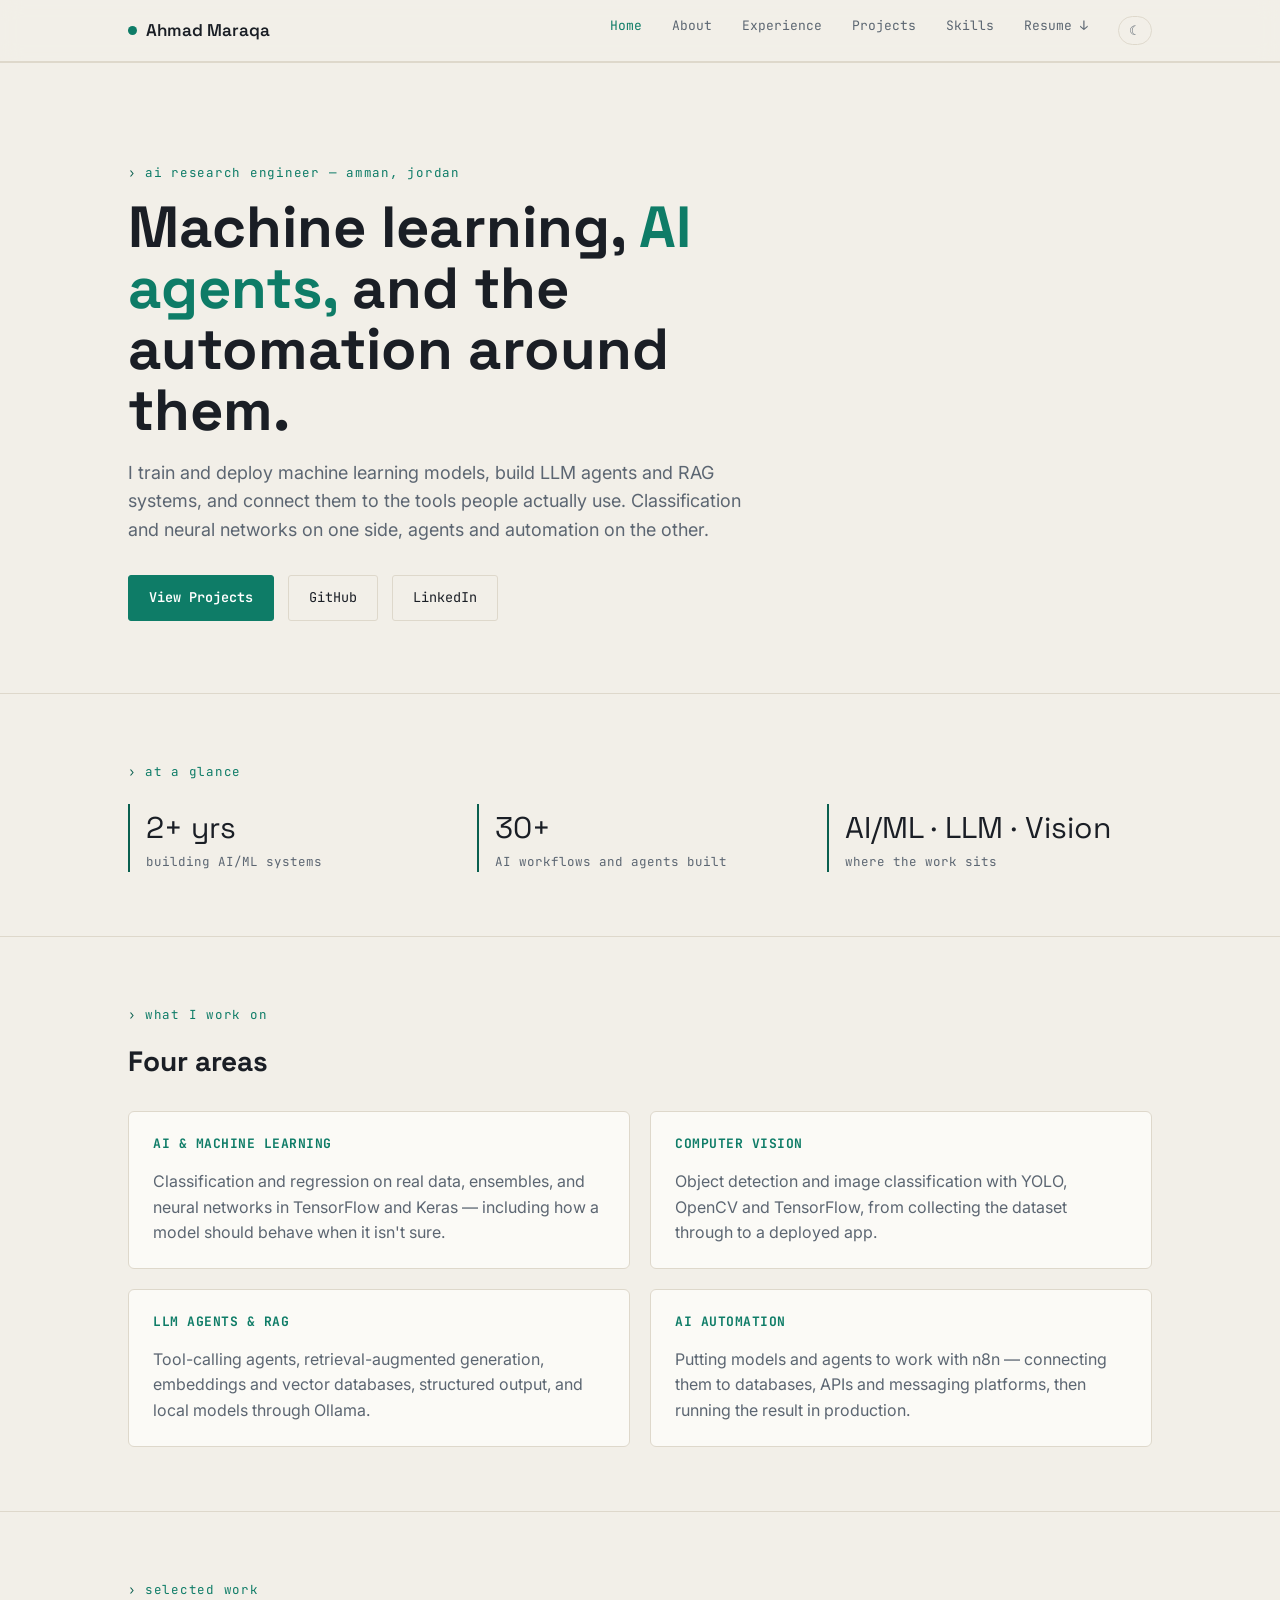
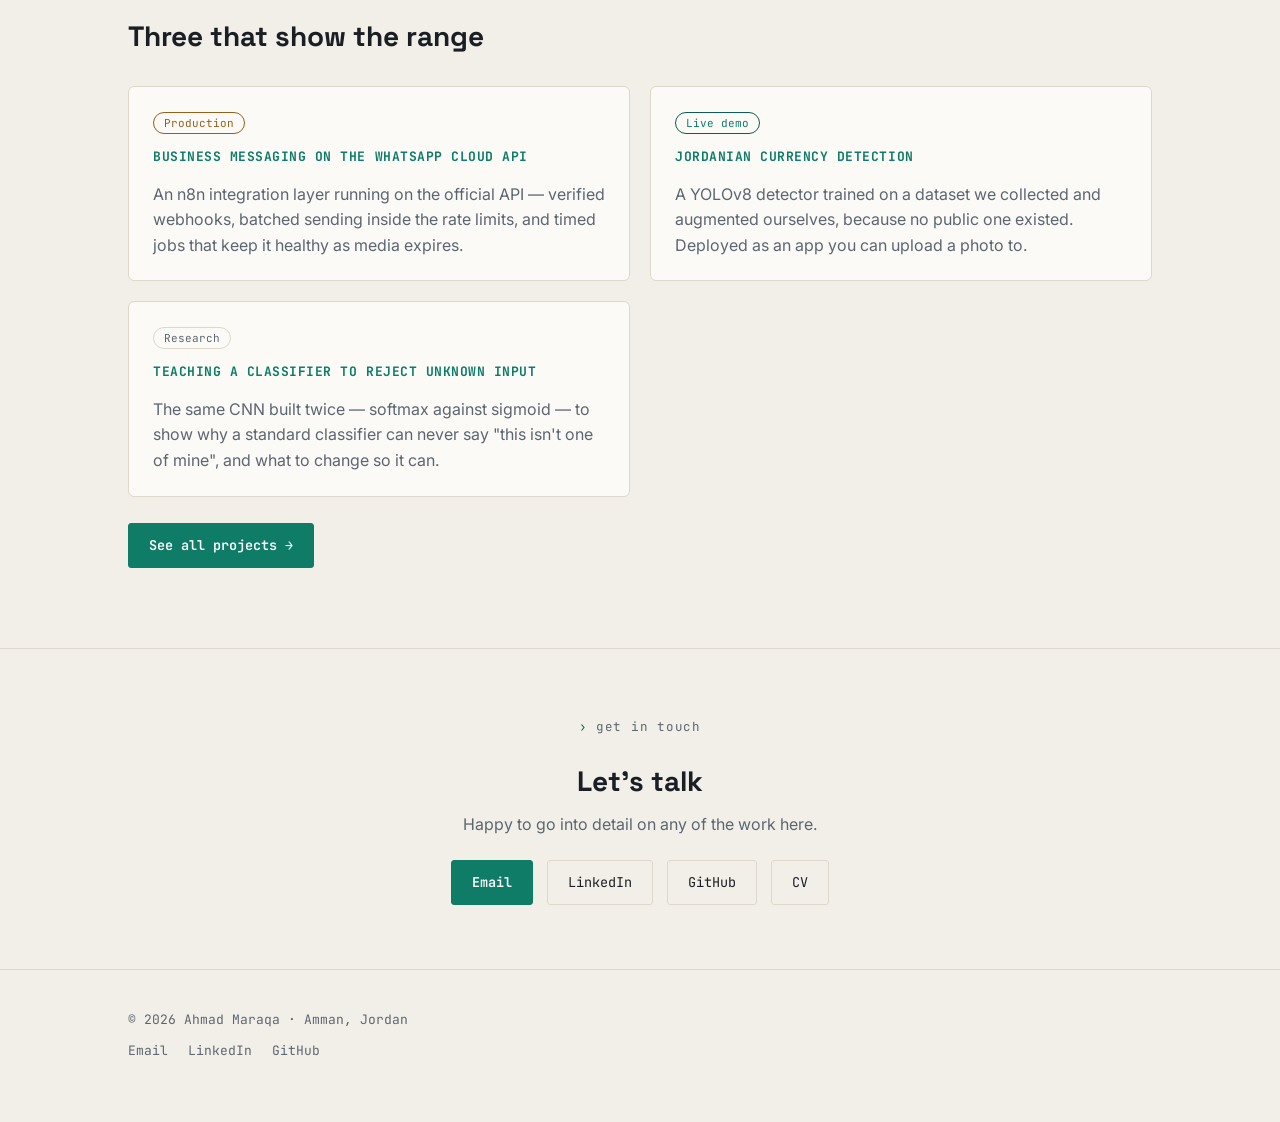
==== commit 0d2c203d: "Rebuild the CV and use AI/ML consistently CV: - New two-page CV replacing the old one, published as " ====
--- a/index.html
+++ b/index.html
@@ -29,7 +29,7 @@
       <li><a href="experience.html">Experience</a></li>
       <li><a href="projects.html">Projects</a></li>
       <li><a href="skills.html">Skills</a></li>
-      <li><a href="assets/Ahmad_Maraqa_CV_AI_Engineer.pdf">Resume ↓</a></li>
+      <li><a href="assets/Ahmad_Maraqa.pdf">Resume ↓</a></li>
       <li class="nav-theme"><button class="theme-toggle" type="button" aria-label="Switch between light and dark theme" title="Switch theme">◑</button></li>
     </ul>
   </div>
@@ -55,14 +55,14 @@
     <div class="stat-strip">
       <div class="stat">
         <div class="num">2+ yrs</div>
-        <div class="label">building AI and ML systems</div>
+        <div class="label">building AI/ML systems</div>
       </div>
       <div class="stat">
         <div class="num">30+</div>
         <div class="label">AI workflows and agents built</div>
       </div>
       <div class="stat">
-        <div class="num">ML · LLM · Vision</div>
+        <div class="num">AI/ML · LLM · Vision</div>
         <div class="label">where the work sits</div>
       </div>
     </div>
@@ -75,7 +75,7 @@
     <h2>Four areas</h2>
     <div class="skill-grid">
       <div class="skill-card">
-        <h3>Machine Learning</h3>
+        <h3>AI &amp; Machine Learning</h3>
         <p style="color:var(--text-lo); margin:0;">Classification and regression on real data, ensembles, and neural networks in TensorFlow and Keras — including how a model should behave when it isn't sure.</p>
       </div>
       <div class="skill-card">
@@ -128,7 +128,7 @@
       <a class="btn primary" href="mailto:ahmadmaraka2002@gmail.com">Email</a>
       <a class="btn" href="https://www.linkedin.com/in/ahmad-maraqa02" target="_blank" rel="noopener">LinkedIn</a>
       <a class="btn" href="https://github.com/AhmadMaraqa20" target="_blank" rel="noopener">GitHub</a>
-      <a class="btn" href="assets/Ahmad_Maraqa_CV_AI_Engineer.pdf">CV</a>
+      <a class="btn" href="assets/Ahmad_Maraqa.pdf">CV</a>
     </div>
   </div>
 </section>
